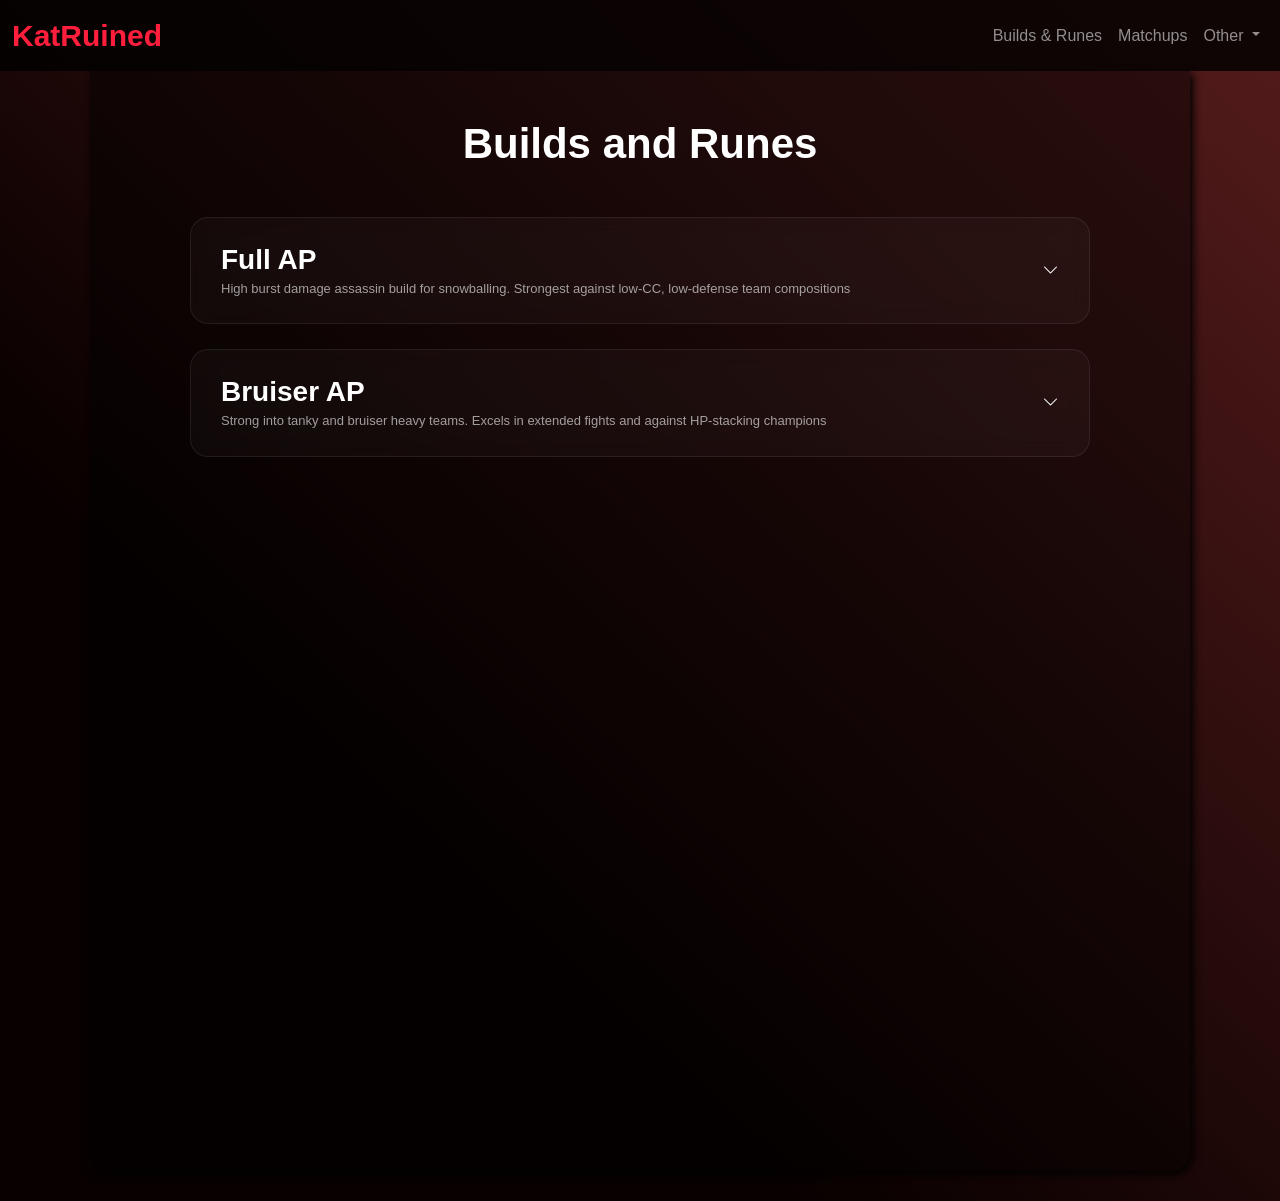
==== builds and runes.html @ 7de9a98d "katarina guide" ====
<!DOCTYPE html>
<html lang="hu">
<head>
    <meta charset="UTF-8">
    <meta name="viewport" content="width=device-width, initial-scale=1.0">
    <title>KatRuined</title>
    <link href="https://cdn.jsdelivr.net/npm/bootstrap@5.3.8/dist/css/bootstrap.min.css" rel="stylesheet" integrity="sha384-sRIl4kxILFvY47J16cr9ZwB07vP4J8+LH7qKQnuqkuIAvNWLzeN8tE5YBujZqJLB" crossorigin="anonymous">
    <script src="https://cdn.jsdelivr.net/npm/bootstrap@5.3.8/dist/js/bootstrap.bundle.min.js" integrity="sha384-FKyoEForCGlyvwx9Hj09JcYn3nv7wiPVlz7YYwJrWVcXK/BmnVDxM+D2scQbITxI" crossorigin="anonymous"></script>
    <link rel="stylesheet" href="css/builds_and_runes.css">
    <link href="https://cdn.jsdelivr.net/npm/bootstrap-icons@1.11.3/font/bootstrap-icons.css" rel="stylesheet">
</head>
<body>
    

    <!-- NAVBAR -->

    <nav class="navbar navbar-expand-lg navbar-dark" style="background: rgba(0, 0, 0, 0.808);">
    <div class="container-fluid">
    <a class="navbar-brand" href="index.html" style="color: #ff1e3c; font-weight: bold; font-size: 30px;">KatRuined</a>
    <button class="navbar-toggler" type="button" data-bs-toggle="collapse" data-bs-target="#navbarSupportedContent" aria-controls="navbarSupportedContent" aria-expanded="false" aria-label="Toggle navigation">
      <span class="navbar-toggler-icon"></span>
    </button>
    <div class="collapse navbar-collapse" id="navbarSupportedContent">
      <ul class="navbar-nav ms-auto">
        <li class="nav-item">
          <a class="nav-link" href="builds and runes.html">Builds & Runes</a>
        </li>
        <li class="nav-item">
          <a class="nav-link" href="matchups.html">Matchups</a>
        </li>
        <li class="nav-item dropdown">
          <a class="nav-link dropdown-toggle" href="#" role="button" data-bs-toggle="dropdown" aria-expanded="false">
            Other
          </a>
           <ul class="dropdown-menu" style="background-color: rgba(46, 0, 0, 0.329);">
            <li><a class="dropdown-item" href="story.html" style="color: white;">Story</a></li>
            <li><a class="dropdown-item" href="skins.html" style="color: white;">Skins</a></li>
          </ul>
        </li>
        
    </div>
    </div>
    </nav>

    <!--ITEM BUILDS-->

<div class="container py-5">

    <h2 class="section-title text-center mb-5">Builds and Runes</h2>
    

    <div class="build-wrapper">

        <!-- FULL AP -->
        <div class="build-card" onclick="toggleBuild(this)">
            <div class="build-header">
                <div>
                    <h3>Full AP</h3>
                    <p class="build-subtext">High burst damage assassin build for snowballing. Strongest against low-CC, low-defense team compositions</p>
                </div>
                <i class="bi bi-chevron-down"></i>
            </div>

            <div class="build-details">

                <div class="build-section">
                    <h4>Runes</h4>
                    <div class="icon-row">
                        <img src="img/Runes/DOMINATION.webp" data-bs-toggle="tooltip" data-bs-title="Domination">
                        <img src="img/Runes/electro.webp" style="width: 80px;" data-bs-toggle="tooltip" data-bs-title="Electrocute">
                        <img src="img/Runes/sudden impact.webp" data-bs-toggle="tooltip" data-bs-title="Sudden Impact">
                        <img src="img/Runes/mementos.webp" data-bs-toggle="tooltip" data-bs-title="Grisly Mementos">
                        <img src="img/Runes/RelentlessHunter.webp" data-bs-toggle="tooltip" data-bs-title="Relentless Hunter">
                    </div>
                </div>
                <div class="build-section">
                    <div class="icon-row">
                        <img src="img/Runes/precision.webp" data-bs-toggle="tooltip" data-bs-title="Precision">
                        <img src="img/Runes/triupmh.webp" style="width: 40px; margin: 20px;" data-bs-toggle="tooltip" data-bs-title="Triumph">
                        <img src="img/Runes/grace.webp" style="width: 40px; margin: 20px;" data-bs-toggle="tooltip" data-bs-title="Coup de Grace">
                        <img src="img/Runes/adaptive-force.webp" style="width: 25px; margin-left: 25px;" data-bs-toggle="tooltip" data-bs-title="Adaptive Force">
                        <img src="img/Runes/adaptive-force.webp" style="width: 25px;" data-bs-toggle="tooltip" data-bs-title="Adaptive Force">
                        <img src="img/Runes/health-scaling.webp" style="width: 25px;" data-bs-toggle="tooltip" data-bs-title="Health Scaling">
                    </div>
                </div>

                <div class="build-section">
                    <h4>Spells</h4>
                    <div class="icon-row">
                        <img src="img/spells/SummonerFlash.webp" data-bs-toggle="tooltip" data-bs-title="Flash">
                        <img src="img/spells/SummonerIgnite.webp" data-bs-toggle="tooltip" data-bs-title="Ignite">
                    </div>
                </div>

                <div class="build-section">
                    <h4>Starter Items</h4>
                    <div class="icon-row">
                        <img src="img/starter items/dark seal.webp" data-bs-toggle="tooltip" data-bs-title="Dark Seal">
                        <img src="img/starter items/potion.webp" data-bs-toggle="tooltip" data-bs-title="Refillable Potion">
                        <img src="img/starter items/ward.webp" data-bs-toggle="tooltip" data-bs-title="Stealth Ward">
                    </div>
                </div>

                <div class="build-section">
                    <h4>Core Items</h4>
                    <div class="icon-row">
                        <img src="img/items/lich bane.webp" data-bs-toggle="tooltip" data-bs-title="Lich Bane">
                        <img src="img/items/sorcerer shoes.webp" data-bs-toggle="tooltip" data-bs-title="Sorcerer Shoes">
                        <img src="img/items/shadowflame.webp" data-bs-toggle="tooltip" data-bs-title="Shadow">
                    </div>
                </div>

                <div class="build-section">
                    <h4>Full Build</h4>
                    <div class="icon-row">
                        <img src="img/items/lich bane.webp" style="opacity: 0.5;" data-bs-toggle="tooltip" data-bs-title="Lich Bane">
                        <img src="img/items/sorcerer shoes.webp" style="opacity: 0.5;"  data-bs-toggle="tooltip" data-bs-title="Sorcerer Shoes">
                        <img src="img/items/shadowflame.webp" style="opacity: 0.5;" data-bs-toggle="tooltip" data-bs-title="Shadowflame">
                        <img src="img/items/mejais.webp" data-bs-toggle="tooltip" data-bs-title="Mejai's Soulstealer">
                        <img src="img/items/rabadon.webp" data-bs-toggle="tooltip" data-bs-title="Rabadon's Deathcap">
                        <img src="img/items/zhonya.webp" data-bs-toggle="tooltip" data-bs-title="Zhony's Hourglass">
                    </div>
                </div>

            </div>
        </div>

        <!--BRUISER AP-->
        <div class="build-card" onclick="toggleBuild(this)">
            <div class="build-header">
                <div>
                    <h3>Bruiser AP</h3>
                    <p class="build-subtext">Strong into tanky and bruiser heavy teams. Excels in extended fights and against HP-stacking champions</p>
                </div>
                <i class="bi bi-chevron-down"></i>
            </div>

            <div class="build-details">

                <div class="build-section">
                    <h4>Runes</h4>
                    <div class="icon-row">
                        <img src="img/Runes/precision.webp"  data-bs-toggle="tooltip" data-bs-title="Precision">
                        <img src="img/Runes/Conqueror.webp" style="width: 80px;"  data-bs-toggle="tooltip" data-bs-title="Conqueror">
                        <img src="img/Runes/triupmh.webp" data-bs-toggle="tooltip" data-bs-title="Triumph">
                        <img src="img/Runes/LegendAlacrity.webp"  data-bs-toggle="tooltip" data-bs-title="Legend-Alacrity">
                        <img src="img/Runes/LastStand.webp" data-bs-toggle="tooltip" data-bs-title="Last Stand">
                    </div>
                </div>

                <div class="build-section">
                    <div class="icon-row">
                        <img src="img/Runes/resolve.webp"  data-bs-toggle="tooltip" data-bs-title="Resolve">
                        <img src="img/Runes/second-wind.webp" style="width: 40px; margin: 20px;"  data-bs-toggle="tooltip" data-bs-title="Second Wind">
                        <img src="img/Runes/overgrowth.webp" style="width: 40px; margin: 20px;"  data-bs-toggle="tooltip" data-bs-title="Overgrowth">
                        <img src="img/Runes/adaptive-force.webp" style="width: 25px; margin-left: 25px;" data-bs-toggle="tooltip" data-bs-title="Adaptive Force">
                        <img src="img/Runes/adaptive-force.webp" style="width: 25px;" data-bs-toggle="tooltip" data-bs-title="Adaptive Force">
                        <img src="img/Runes/defense.webp" style="width: 30px;" data-bs-toggle="tooltip" data-bs-title="Defense">
                    </div>
                </div>

                <div class="build-section">
                    <h4>Spells</h4>
                    <div class="icon-row">
                        <img src="img/spells/SummonerFlash.webp" data-bs-toggle="tooltip" data-bs-title="Flash">
                        <img src="img/spells/SummonerTeleport.webp" data-bs-toggle="tooltip" data-bs-title="Teleport">
                    </div>
                </div>

                <div class="build-section">
                    <h4>Starter Items</h4>
                    <div class="icon-row">
                        <img src="img/starter items/dshield.webp" data-bs-toggle="tooltip" data-bs-title="Doran Shield">
                        <img src="img/starter items/red potion.webp" data-bs-toggle="tooltip" data-bs-title="Health Potion">
                        <img src="img/starter items/ward.webp" data-bs-toggle="tooltip" data-bs-title="Stealth Ward">
                    </div>
                </div>

                <div class="build-section">
                    <h4>Core Items</h4>
                    <div class="icon-row">
                        <img src="img/items/nashor.webp" data-bs-toggle="tooltip" data-bs-title="Nashor's Tooth">
                        <img src="img/items/mrshoes.webp" data-bs-toggle="tooltip" data-bs-title="Mercury's Treads">
                        <img src="img/items/gunblade.webp" data-bs-toggle="tooltip" data-bs-title="Hextech Gunblade">
                    </div>
                </div>

                <div class="build-section">
                    <h4>Full Build</h4>
                    <div class="icon-row">
                        <img src="img/items/nashor.webp" style="opacity: 0.5;" data-bs-toggle="tooltip" data-bs-title="Nashor's Tooth">
                        <img src="img/items/mrshoes.webp" style="opacity: 0.5;" data-bs-toggle="tooltip" data-bs-title="Mercury's Treads">
                        <img src="img/items/gunblade.webp" style="opacity: 0.5;" data-bs-toggle="tooltip" data-bs-title="Hextech Gunblade">
                        <img src="img/items/liandry.webp" data-bs-toggle="tooltip" data-bs-title="Liandry's Torment">
                        <img src="img/items/zhonya.webp" data-bs-toggle="tooltip" data-bs-title="Zhonya's Hourglass">
                        <img src="img/items/voidstaff.webp" data-bs-toggle="tooltip" data-bs-title="Void Staff">
                    </div>
                </div>

            </div>
        </div>
    </div>
</div>

<script>
function toggleBuild(card) {

    const allDetails = document.querySelectorAll(".build-details");
    const allIcons = document.querySelectorAll(".build-header i");

    allDetails.forEach(d => {
        if (d !== card.querySelector(".build-details")) {
            d.classList.remove("active");
        }
    });

    allIcons.forEach(i => {
        if (i !== card.querySelector("i")) {
            i.classList.remove("rotate");
        }
    });

    const details = card.querySelector(".build-details");
    const icon = card.querySelector("i");

    details.classList.toggle("active");
    icon.classList.toggle("rotate");
}

const tooltipTriggerList = document.querySelectorAll('[data-bs-toggle="tooltip"]');

    tooltipTriggerList.forEach(function (el) {

        el.addEventListener("click", function (e) {
            e.stopPropagation();
        });

        new bootstrap.Tooltip(el);

    });

</script>
</body>
</html>
---- css/builds_and_runes.css ----
*{
    padding: 0;
    margin: 0;
    box-sizing: border-box;
}

body {
    background: #000000;
    background: linear-gradient(223deg, rgb(0, 0, 0) 0%, rgb(85, 27, 27) 0%, rgb(8, 0, 0) 69%);
    color: white;
    font-family: Arial, Helvetica, sans-serif;
}

.container{
    width: 1100px;
    background: rgba(0, 0, 0, 0.466);
    border-bottom-right-radius: 20px;
    border-bottom-left-radius: 20px;
    min-height: 1100px;
    margin-bottom: 30px;
    box-shadow: 3px 3px 8px #000000;

}

/*NAVBAR*/
.navbar-dark .navbar-nav .nav-link:hover {
    color: #ff1e3c;
}

/*TITLE*/
.section-title {
    font-size: 42px;
    font-weight: 700;
    color: white;
}

/*WRAPPER*/
.build-wrapper {
    max-width: 900px;
    margin: auto;
}

/*BUILD CARD*/
.build-card {
    background: rgba(255,255,255,0.03);
    backdrop-filter: blur(10px);
    border: 1px solid rgba(255,255,255,0.08);
    border-radius: 18px;
    padding: 25px 30px;
    margin-bottom: 25px;
    cursor: pointer;
    transition: all 0.3s ease;
}

.build-card:hover {
    border-color: #ff1e3c;
    transform: translateY(-4px);
}

/*HEADER*/
.build-header {
    display: flex;
    justify-content: space-between;
    align-items: center;
}

.build-header h3 {
    margin: 0;
    font-weight: 600;
}
.build-subtext{
    font-size: 13px;
    opacity: 0.6;
    margin: 2px 0 0 0;
}

.build-header i {
    transition: 0.3s ease;
}

.rotate {
    transform: rotate(180deg);
}

/*DETAILS*/
.build-details {
    max-height: 0;
    overflow: hidden;
    transition: all 0.4s ease;
}

.build-details.active {
    max-height: 2000px;
    margin-top: 25px;
}

/*SECTIONS*/
.build-section {
    margin-bottom: 25px;
}

.build-section h4 {
    font-size: 14px;
    letter-spacing: 1px;
    text-transform: uppercase;
    opacity: 0.6;
    margin-bottom: 15px;
}

/*ICONS*/
.icon-row img {
    width: 60px;
    margin-right: 12px;
    border-radius: 12px;
    transition: 0.2s ease;
}

.icon-row img:hover {
    transform: scale(1.1);
}

.tooltip-inner {
    background-color: #2b0000;
    color: white;
    opacity: 0.85;
    font-size: 13px;
    border-radius: 8px;
}

.tooltip.bs-tooltip-top .tooltip-arrow::before {
    border-top-color: #2b0000;
}
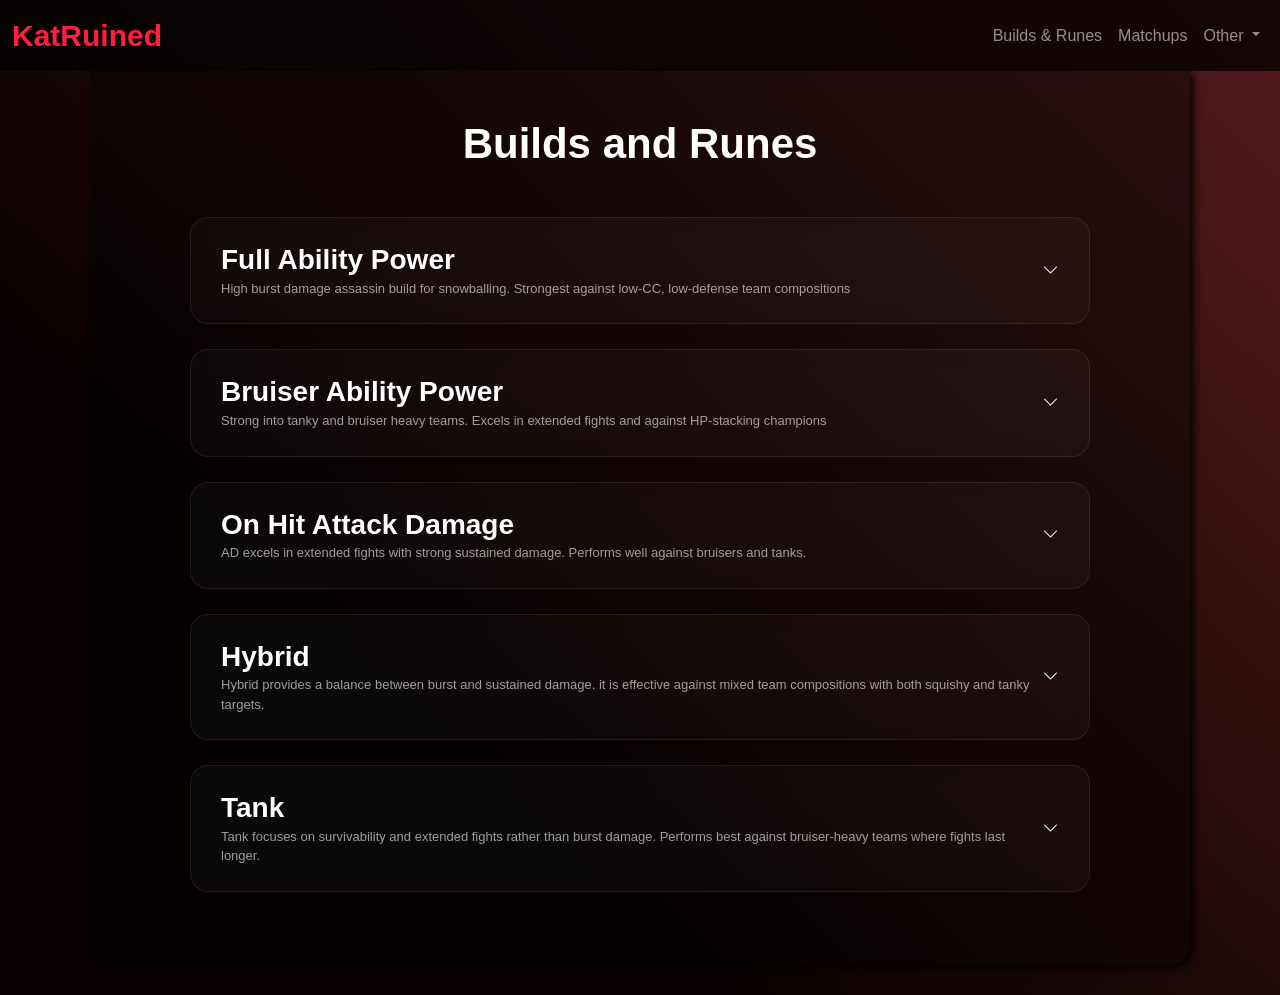
==== commit 893932b4: "kesz_builds_html_es_elkezdett_story" ====
--- a/builds and runes.html
+++ b/builds and runes.html
@@ -3,7 +3,7 @@
 <head>
     <meta charset="UTF-8">
     <meta name="viewport" content="width=device-width, initial-scale=1.0">
-    <title>KatRuined</title>
+    <title>KatRuined - Builds and Runes</title>
     <link href="https://cdn.jsdelivr.net/npm/bootstrap@5.3.8/dist/css/bootstrap.min.css" rel="stylesheet" integrity="sha384-sRIl4kxILFvY47J16cr9ZwB07vP4J8+LH7qKQnuqkuIAvNWLzeN8tE5YBujZqJLB" crossorigin="anonymous">
     <script src="https://cdn.jsdelivr.net/npm/bootstrap@5.3.8/dist/js/bootstrap.bundle.min.js" integrity="sha384-FKyoEForCGlyvwx9Hj09JcYn3nv7wiPVlz7YYwJrWVcXK/BmnVDxM+D2scQbITxI" crossorigin="anonymous"></script>
     <link rel="stylesheet" href="css/builds_and_runes.css">
@@ -14,7 +14,7 @@
 
     <!-- NAVBAR -->
 
-    <nav class="navbar navbar-expand-lg navbar-dark" style="background: rgba(0, 0, 0, 0.808);">
+    <nav class="navbar navbar-expand-lg navbar-dark" style="background: rgba(0, 0, 0, 0.747);">
     <div class="container-fluid">
     <a class="navbar-brand" href="index.html" style="color: #ff1e3c; font-weight: bold; font-size: 30px;">KatRuined</a>
     <button class="navbar-toggler" type="button" data-bs-toggle="collapse" data-bs-target="#navbarSupportedContent" aria-controls="navbarSupportedContent" aria-expanded="false" aria-label="Toggle navigation">
@@ -55,7 +55,7 @@
         <div class="build-card" onclick="toggleBuild(this)">
             <div class="build-header">
                 <div>
-                    <h3>Full AP</h3>
+                    <h3>Full Ability Power</h3>
                     <p class="build-subtext">High burst damage assassin build for snowballing. Strongest against low-CC, low-defense team compositions</p>
                 </div>
                 <i class="bi bi-chevron-down"></i>
@@ -106,7 +106,7 @@
                     <div class="icon-row">
                         <img src="img/items/lich bane.webp" data-bs-toggle="tooltip" data-bs-title="Lich Bane">
                         <img src="img/items/sorcerer shoes.webp" data-bs-toggle="tooltip" data-bs-title="Sorcerer Shoes">
-                        <img src="img/items/shadowflame.webp" data-bs-toggle="tooltip" data-bs-title="Shadow">
+                        <img src="img/items/shadowflame.webp" data-bs-toggle="tooltip" data-bs-title="Shadowflame">
                     </div>
                 </div>
 
@@ -118,7 +118,7 @@
                         <img src="img/items/shadowflame.webp" style="opacity: 0.5;" data-bs-toggle="tooltip" data-bs-title="Shadowflame">
                         <img src="img/items/mejais.webp" data-bs-toggle="tooltip" data-bs-title="Mejai's Soulstealer">
                         <img src="img/items/rabadon.webp" data-bs-toggle="tooltip" data-bs-title="Rabadon's Deathcap">
-                        <img src="img/items/zhonya.webp" data-bs-toggle="tooltip" data-bs-title="Zhony's Hourglass">
+                        <img src="img/items/zhonya.webp" data-bs-toggle="tooltip" data-bs-title="Zhonya's Hourglass">
                     </div>
                 </div>
 
@@ -129,7 +129,7 @@
         <div class="build-card" onclick="toggleBuild(this)">
             <div class="build-header">
                 <div>
-                    <h3>Bruiser AP</h3>
+                    <h3>Bruiser Ability Power</h3>
                     <p class="build-subtext">Strong into tanky and bruiser heavy teams. Excels in extended fights and against HP-stacking champions</p>
                 </div>
                 <i class="bi bi-chevron-down"></i>
@@ -199,11 +199,235 @@
 
             </div>
         </div>
+        <!--ON HIT AD-->
+        <div class="build-card" onclick="toggleBuild(this)">
+            <div class="build-header">
+                <div>
+                    <h3>On Hit Attack Damage</h3>
+                    <p class="build-subtext">AD excels in extended fights with strong sustained damage. Performs well against bruisers and tanks.</p>
+                </div>
+                <i class="bi bi-chevron-down"></i>
+            </div>
+
+            <div class="build-details">
+
+                <div class="build-section">
+                    <h4>Runes</h4>
+                    <div class="icon-row">
+                        <img src="img/Runes/precision.webp"  data-bs-toggle="tooltip" data-bs-title="Precision">
+                        <img src="img/Runes/Conqueror.webp" style="width: 80px;"  data-bs-toggle="tooltip" data-bs-title="Conqueror">
+                        <img src="img/Runes/triupmh.webp" data-bs-toggle="tooltip" data-bs-title="Triumph">
+                        <img src="img/Runes/LegendAlacrity.webp"  data-bs-toggle="tooltip" data-bs-title="Legend-Alacrity">
+                        <img src="img/Runes/LastStand.webp" data-bs-toggle="tooltip" data-bs-title="Last Stand">
+                    </div>
+                </div>
+
+                <div class="build-section">
+                    <div class="icon-row">
+                        <img src="img/Runes/DOMINATION.webp"  data-bs-toggle="tooltip" data-bs-title="Domination">
+                        <img src="img/Runes/sudden impact.webp" style="width: 40px; margin: 20px;"  data-bs-toggle="tooltip" data-bs-title="Sudden impact">
+                        <img src="img/Runes/RelentlessHunter.webp" style="width: 40px; margin: 20px;"  data-bs-toggle="tooltip" data-bs-title="Relentless Hunter">
+                        <img src="img/Runes/attackspeed.webp" style="width: 25px; margin-left: 25px;" data-bs-toggle="tooltip" data-bs-title="Attack Speed">
+                        <img src="img/Runes/adaptive-force.webp" style="width: 25px;" data-bs-toggle="tooltip" data-bs-title="Adaptive Force">
+                        <img src="img/Runes/defense.webp" style="width: 30px;" data-bs-toggle="tooltip" data-bs-title="Defense">
+                    </div>
+                </div>
+
+                <div class="build-section">
+                    <h4>Spells</h4>
+                    <div class="icon-row">
+                        <img src="img/spells/SummonerFlash.webp" data-bs-toggle="tooltip" data-bs-title="Flash">
+                        <img src="img/spells/SummonerIgnite.webp" data-bs-toggle="tooltip" data-bs-title="Teleport">
+                    </div>
+                </div>
+
+                <div class="build-section">
+                    <h4>Starter Items</h4>
+                    <div class="icon-row">
+                        <img src="img/starter items/doranblade.webp" data-bs-toggle="tooltip" data-bs-title="Doran Blade">
+                        <img src="img/starter items/red potion.webp" data-bs-toggle="tooltip" data-bs-title="Health Potion">
+                        <img src="img/starter items/ward.webp" data-bs-toggle="tooltip" data-bs-title="Stealth Ward">
+                    </div>
+                </div>
+
+                <div class="build-section">
+                    <h4>Core Items</h4>
+                    <div class="icon-row">
+                        <img src="img/items/krakenslayer.webp" data-bs-toggle="tooltip" data-bs-title="Kraken Slayer">
+                        <img src="img/items/PlatedSteelcaps.webp" data-bs-toggle="tooltip" data-bs-title="Plated Steelcaps">
+                        <img src="img/items/botrk.webp" data-bs-toggle="tooltip" data-bs-title="Blade of the Ruined King">
+                    </div>
+                </div>
+
+                <div class="build-section">
+                    <h4>Full Build</h4>
+                    <div class="icon-row">
+                        <img src="img/items/krakenslayer.webp" style="opacity: 0.5;" data-bs-toggle="tooltip" data-bs-title="Kraken Slayer">
+                        <img src="img/items/PlatedSteelcaps.webp" style="opacity: 0.5;" data-bs-toggle="tooltip" data-bs-title="Plated Steelcaps">
+                        <img src="img/items/botrk.webp" style="opacity: 0.5;" data-bs-toggle="tooltip" data-bs-title="Blade of the Ruined King">
+                        <img src="img/items/terminus.webp" data-bs-toggle="tooltip" data-bs-title="Terminus">
+                        <img src="img/items/witsend.webp" data-bs-toggle="tooltip" data-bs-title="Wit's End">
+                        <img src="img/items/deathsdance.webp" data-bs-toggle="tooltip" data-bs-title="Death's Dance">
+                    </div>
+                </div>
+
+            </div>
+        </div>
+        <!--HYBRID-->
+        <div class="build-card" onclick="toggleBuild(this)">
+            <div class="build-header">
+                <div>
+                    <h3>Hybrid</h3>
+                    <p class="build-subtext">Hybrid provides a balance between burst and sustained damage. it is effective against mixed team compositions with both squishy and tanky targets.</p>
+                </div>
+                <i class="bi bi-chevron-down"></i>
+            </div>
+
+            <div class="build-details">
+
+                <div class="build-section">
+                    <h4>Runes</h4>
+                    <div class="icon-row">
+                        <img src="img/Runes/DOMINATION.webp"  data-bs-toggle="tooltip" data-bs-title="Domination">
+                        <img src="img/Runes/electro.webp" style="width: 80px;"  data-bs-toggle="tooltip" data-bs-title="Electrocute">
+                        <img src="img/Runes/sudden impact.webp" data-bs-toggle="tooltip" data-bs-title="Sudden Impact">
+                        <img src="img/Runes/mementos.webp"  data-bs-toggle="tooltip" data-bs-title="Grisly Mementos">
+                        <img src="img/Runes/RelentlessHunter.webp" data-bs-toggle="tooltip" data-bs-title="Relentless Hunter">
+                    </div>
+                </div>
+
+                <div class="build-section">
+                    <div class="icon-row">
+                        <img src="img/Runes/resolve.webp"  data-bs-toggle="tooltip" data-bs-title="Resolve">
+                        <img src="img/Runes/second-wind.webp" style="width: 40px; margin: 20px;"  data-bs-toggle="tooltip" data-bs-title="Second Wind">
+                        <img src="img/Runes/overgrowth.webp" style="width: 40px; margin: 20px;"  data-bs-toggle="tooltip" data-bs-title="Overgrowth">
+                        <img src="img/Runes/adaptive-force.webp" style="width: 25px; margin-left: 25px;" data-bs-toggle="tooltip" data-bs-title="Adaptive Force">
+                        <img src="img/Runes/adaptive-force.webp" style="width: 25px;" data-bs-toggle="tooltip" data-bs-title="Adaptive Force">
+                        <img src="img/Runes/health-scaling.webp" style="width: 30px;" data-bs-toggle="tooltip" data-bs-title="Health-Scaling">
+                    </div>
+                </div>
+
+                <div class="build-section">
+                    <h4>Spells</h4>
+                    <div class="icon-row">
+                        <img src="img/spells/SummonerFlash.webp" data-bs-toggle="tooltip" data-bs-title="Flash">
+                        <img src="img/spells/SummonerIgnite.webp" data-bs-toggle="tooltip" data-bs-title="Ignite">
+                    </div>
+                </div>
+
+                <div class="build-section">
+                    <h4>Starter Items</h4>
+                    <div class="icon-row">
+                        <img src="img/starter items/dshield.webp" data-bs-toggle="tooltip" data-bs-title="Doran Shield">
+                        <img src="img/starter items/red potion.webp" data-bs-toggle="tooltip" data-bs-title="Health Potion">
+                        <img src="img/starter items/ward.webp" data-bs-toggle="tooltip" data-bs-title="Stealth Ward">
+                    </div>
+                </div>
+
+                <div class="build-section">
+                    <h4>Core Items</h4>
+                    <div class="icon-row">
+                        <img src="img/items/nashor.webp" data-bs-toggle="tooltip" data-bs-title="Nashor's Tooth">
+                        <img src="img/items/mrshoes.webp" data-bs-toggle="tooltip" data-bs-title="Mercury's Treads">
+                        <img src="img/items/gunblade.webp" data-bs-toggle="tooltip" data-bs-title="Hextech Gunblade">
+                    </div>
+                </div>
+
+                <div class="build-section">
+                    <h4>Full Build</h4>
+                    <div class="icon-row">
+                        <img src="img/items/nashor.webp" style="opacity: 0.5;" data-bs-toggle="tooltip" data-bs-title="Nashor's Tooth">
+                        <img src="img/items/mrshoes.webp" style="opacity: 0.5;" data-bs-toggle="tooltip" data-bs-title="Mercury's Treads">
+                        <img src="img/items/gunblade.webp" style="opacity: 0.5;" data-bs-toggle="tooltip" data-bs-title="Hextech Gunblade">
+                        <img src="img/items/krakenslayer.webp" data-bs-toggle="tooltip" data-bs-title="Kraken Slayer">
+                        <img src="img/items/shadowflame.webp" data-bs-toggle="tooltip" data-bs-title="Shadowflame">
+                        <img src="img/items/zhonya.webp" data-bs-toggle="tooltip" data-bs-title="Zhonya's Hourglass">
+                    </div>
+                </div>
+
+            </div>
+        </div>
+        <!--TANK-->
+        <div class="build-card" onclick="toggleBuild(this)">
+            <div class="build-header">
+                <div>
+                    <h3>Tank</h3>
+                    <p class="build-subtext">Tank focuses on survivability and extended fights rather than burst damage. Performs best against bruiser-heavy teams where fights last longer.</p>
+                </div>
+                <i class="bi bi-chevron-down"></i>
+            </div>
+
+            <div class="build-details">
+
+                <div class="build-section">
+                    <h4>Runes</h4>
+                    <div class="icon-row">
+                        <img src="img/Runes/precision.webp"  data-bs-toggle="tooltip" data-bs-title="Precision">
+                        <img src="img/Runes/Conqueror.webp" style="width: 80px;"  data-bs-toggle="tooltip" data-bs-title="Conqueror">
+                        <img src="img/Runes/triupmh.webp" data-bs-toggle="tooltip" data-bs-title="Triumph">
+                        <img src="img/Runes/LegendAlacrity.webp"  data-bs-toggle="tooltip" data-bs-title="Legend-Alacrity">
+                        <img src="img/Runes/LastStand.webp" data-bs-toggle="tooltip" data-bs-title="Last Stand">
+                    </div>
+                </div>
+
+                <div class="build-section">
+                    <div class="icon-row">
+                        <img src="img/Runes/resolve.webp"  data-bs-toggle="tooltip" data-bs-title="Resolve">
+                        <img src="img/Runes/Conditioning.webp" style="width: 40px; margin: 20px;"  data-bs-toggle="tooltip" data-bs-title="Conditioning">
+                        <img src="img/Runes/overgrowth.webp" style="width: 40px; margin: 20px;"  data-bs-toggle="tooltip" data-bs-title="Overgrowth">
+                        <img src="img/Runes/attackspeed.webp" style="width: 25px; margin-left: 25px;" data-bs-toggle="tooltip" data-bs-title="Attack Speed">
+                        <img src="img/Runes/movespeed.webp" style="width: 25px;" data-bs-toggle="tooltip" data-bs-title="Move Speed">
+                        <img src="img/Runes/tenacityandslowresist.webp" style="width: 30px;" data-bs-toggle="tooltip" data-bs-title="Tenacity and Slow Resist">
+                    </div>
+                </div>
+
+                <div class="build-section">
+                    <h4>Spells</h4>
+                    <div class="icon-row">
+                        <img src="img/spells/SummonerFlash.webp" data-bs-toggle="tooltip" data-bs-title="Flash">
+                        <img src="img/spells/SummonerTeleport.webp" data-bs-toggle="tooltip" data-bs-title="Teleport">
+                    </div>
+                </div>
+
+                <div class="build-section">
+                    <h4>Starter Items</h4>
+                    <div class="icon-row">
+                        <img src="img/starter items/dshield.webp" data-bs-toggle="tooltip" data-bs-title="Doran Shield">
+                        <img src="img/starter items/red potion.webp" data-bs-toggle="tooltip" data-bs-title="Health Potion">
+                        <img src="img/starter items/ward.webp" data-bs-toggle="tooltip" data-bs-title="Stealth Ward">
+                    </div>
+                </div>
+
+                <div class="build-section">
+                    <h4>Core Items</h4>
+                    <div class="icon-row">
+                        <img src="img/items/heartsteel.webp" data-bs-toggle="tooltip" data-bs-title="Heartsteel">
+                        <img src="img/items/PlatedSteelcaps.webp" data-bs-toggle="tooltip" data-bs-title="Plated Steelcaps">
+                        <img src="img/items/titanic.webp" data-bs-toggle="tooltip" data-bs-title="Titanic Hydra">
+                    </div>
+                </div>
+
+                <div class="build-section">
+                    <h4>Full Build</h4>
+                    <div class="icon-row">
+                        <img src="img/items/heartsteel.webp" style="opacity: 0.5;" data-bs-toggle="tooltip" data-bs-title="Heartsteel">
+                        <img src="img/items/PlatedSteelcaps.webp" style="opacity: 0.5;" data-bs-toggle="tooltip" data-bs-title="Plated Steelcaps">
+                        <img src="img/items/titanic.webp" style="opacity: 0.5;" data-bs-toggle="tooltip" data-bs-title="Titanic Hydra">
+                        <img src="img/items/botrk.webp" data-bs-toggle="tooltip" data-bs-title="Blade of the Ruined King">
+                        <img src="img/items/terminus.webp" data-bs-toggle="tooltip" data-bs-title="Terminus">
+                        <img src="img/items/despair.webp" data-bs-toggle="tooltip" data-bs-title="Undending Despair">
+                    </div>
+                </div>
+
+            </div>
+        </div>
     </div>
 </div>
 
+
+
 <script>
-function toggleBuild(card) {
+    function toggleBuild(card) {
 
     const allDetails = document.querySelectorAll(".build-details");
     const allIcons = document.querySelectorAll(".build-header i");
@@ -238,7 +462,6 @@
         new bootstrap.Tooltip(el);
 
     });
-
 </script>
 </body>
 </html>
--- a/css/builds_and_runes.css
+++ b/css/builds_and_runes.css
@@ -2,45 +2,61 @@
     padding: 0;
     margin: 0;
     box-sizing: border-box;
+    font-family: Arial, Helvetica, sans-serif;
+}
+
+::selection {
+  background-color: rgba(255, 0, 0, 0.199);
+}
+
+::-moz-selection {
+  background-color: rgba(255, 0, 0, 0.199);
 }
 
 body {
-    background: #000000;
+    background: #000;
     background: linear-gradient(223deg, rgb(0, 0, 0) 0%, rgb(85, 27, 27) 0%, rgb(8, 0, 0) 69%);
     color: white;
-    font-family: Arial, Helvetica, sans-serif;
+    overflow-x: hidden;
+    min-height: 100vh;
+    overscroll-behavior: unset;
 }
 
 .container{
-    width: 1100px;
+    max-width: 1100px;
+    width: 100%;
+    padding-left: 16px;
+    padding-right: 16px;
     background: rgba(0, 0, 0, 0.466);
     border-bottom-right-radius: 20px;
     border-bottom-left-radius: 20px;
-    min-height: 1100px;
     margin-bottom: 30px;
-    box-shadow: 3px 3px 8px #000000;
+    box-shadow: 3px 3px 8px #000;
 
 }
 
-/*NAVBAR*/
+.dropdown-menu .dropdown-item:hover {
+    background-color: #ff1e3c;
+    color: white;
+}
+.navbar-dark .navbar-nav .nav-link {
+    transition: color 0.3s ease;
+}
 .navbar-dark .navbar-nav .nav-link:hover {
     color: #ff1e3c;
 }
 
-/*TITLE*/
 .section-title {
     font-size: 42px;
     font-weight: 700;
     color: white;
 }
 
-/*WRAPPER*/
 .build-wrapper {
     max-width: 900px;
     margin: auto;
 }
 
-/*BUILD CARD*/
 .build-card {
     background: rgba(255,255,255,0.03);
     backdrop-filter: blur(10px);
@@ -57,7 +73,6 @@
     transform: translateY(-4px);
 }
 
-/*HEADER*/
 .build-header {
     display: flex;
     justify-content: space-between;
@@ -82,7 +97,6 @@
     transform: rotate(180deg);
 }
 
-/*DETAILS*/
 .build-details {
     max-height: 0;
     overflow: hidden;
@@ -94,7 +108,6 @@
     margin-top: 25px;
 }
 
-/*SECTIONS*/
 .build-section {
     margin-bottom: 25px;
 }
@@ -107,10 +120,8 @@
     margin-bottom: 15px;
 }
 
-/*ICONS*/
 .icon-row img {
     width: 60px;
-    margin-right: 12px;
     border-radius: 12px;
     transition: 0.2s ease;
 }
@@ -129,4 +140,20 @@
 
 .tooltip.bs-tooltip-top .tooltip-arrow::before {
     border-top-color: #2b0000;
-}+}
+
+@media (max-width: 576px){
+
+    .section-title{
+        font-size: 28px;
+    }
+    .build-card{
+        padding: 18px;
+    }
+    .icon-row img{
+        width: 48px;
+    }
+    .build-subtext{
+        font-size: 12px;
+    }
+}
